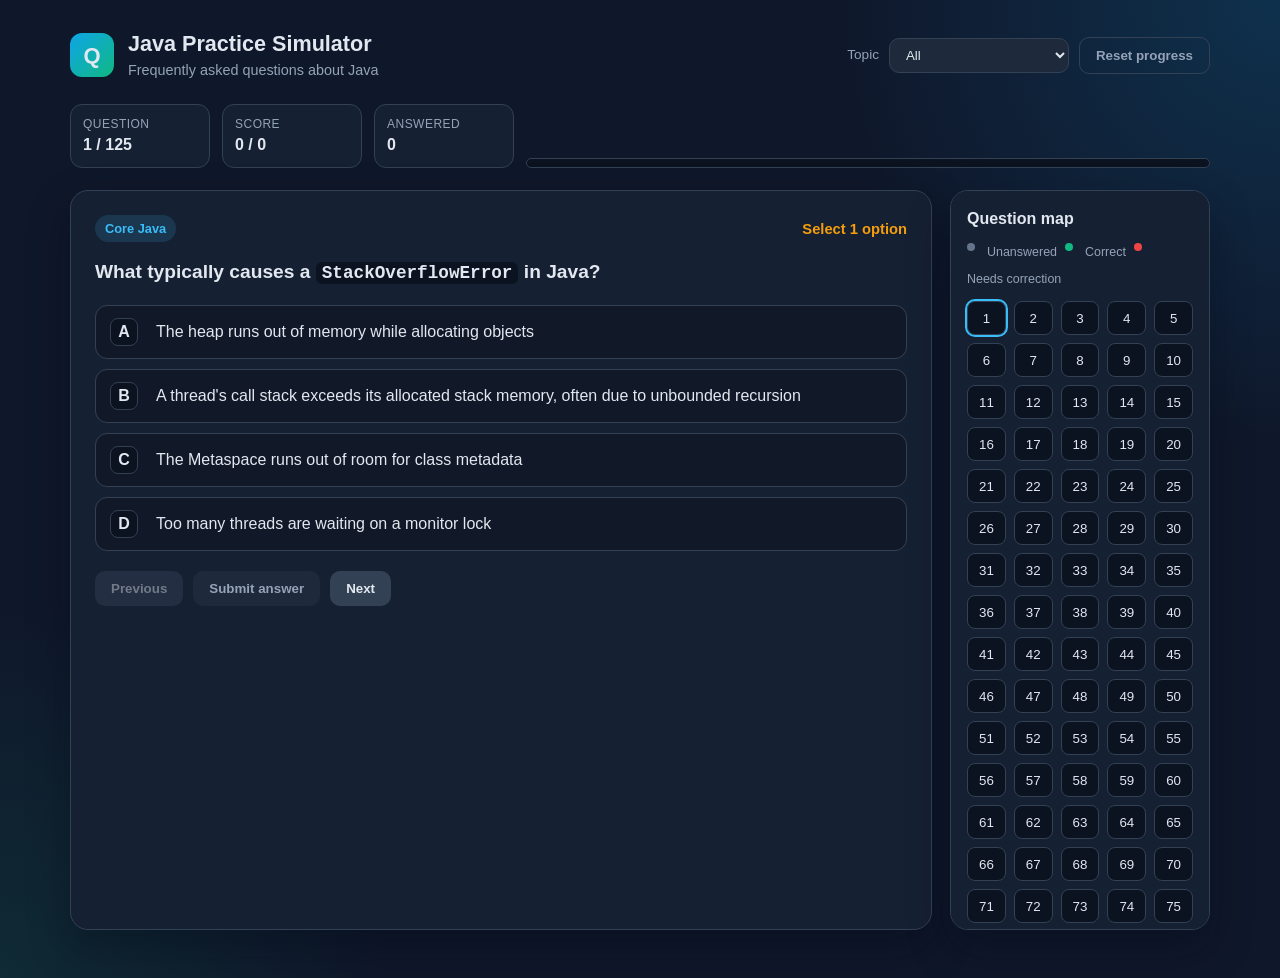
==== index.html @ 4eb21b21 "Add Java frequently asked questions simulator." ====
<!DOCTYPE html>
<html lang="en">
<head>
  <meta charset="UTF-8">
  <meta name="viewport" content="width=device-width, initial-scale=1.0">
  <title>Java Practice Simulator</title>
  <link rel="stylesheet" href="styles.css">
</head>
<body>
  <div class="app">
    <header class="topbar">
      <div class="brand">
        <span class="brand-mark">Q</span>
        <div>
          <h1>Java Practice Simulator</h1>
          <p>Frequently asked questions about Java</p>
        </div>
      </div>
      <div class="topbar-controls">
        <label class="filter-label" for="categoryFilter">Topic</label>
        <select id="categoryFilter" aria-label="Filter by topic"></select>
        <button id="resetBtn" class="btn btn-ghost" type="button">Reset progress</button>
      </div>
    </header>

    <section class="stats">
      <div class="stat">
        <span class="stat-label">Question</span>
        <strong id="questionCounter">1 / 0</strong>
      </div>
      <div class="stat">
        <span class="stat-label">Score</span>
        <strong id="scoreValue">0 / 0</strong>
      </div>
      <div class="stat">
        <span class="stat-label">Answered</span>
        <strong id="answeredValue">0</strong>
      </div>
      <div class="progress-wrap" aria-hidden="true">
        <div id="progressBar" class="progress-bar"></div>
      </div>
    </section>

    <main class="layout">
      <article class="question-panel">
        <div class="question-meta">
          <span id="categoryBadge" class="badge">Core Java</span>
          <span id="selectHint" class="hint">Select 1 option</span>
        </div>
        <h2 id="questionText" class="question-text"></h2>
        <form id="optionsForm" class="options"></form>

        <div id="feedback" class="feedback hidden" role="status">
          <div id="feedbackBanner" class="feedback-banner"></div>
          <p id="explanationText" class="explanation"></p>
        </div>

        <div class="actions">
          <button id="prevBtn" class="btn btn-secondary" type="button">Previous</button>
          <button id="submitBtn" class="btn btn-primary" type="button" disabled>Submit answer</button>
          <button id="nextBtn" class="btn btn-secondary" type="button">Next</button>
        </div>
      </article>

      <aside class="palette-panel">
        <h3>Question map</h3>
        <p class="palette-legend">
          <span class="dot unanswered"></span> Unanswered
          <span class="dot correct"></span> Correct
          <span class="dot locked"></span> Needs correction
        </p>
        <div id="questionPalette" class="palette"></div>
      </aside>
    </main>
  </div>

  <script src="questions.js"></script>
  <script src="app.js"></script>
</body>
</html>
---- styles.css ----
:root {
  --bg: #0f172a;
  --bg-elevated: #1e293b;
  --bg-card: #162033;
  --border: #334155;
  --text: #e2e8f0;
  --muted: #94a3b8;
  --accent: #38bdf8;
  --accent-strong: #0ea5e9;
  --green: #10b981;
  --green-bg: rgba(16, 185, 129, 0.16);
  --green-border: #059669;
  --red: #ef4444;
  --red-bg: rgba(239, 68, 68, 0.16);
  --red-border: #dc2626;
  --warn: #f59e0b;
  --shadow: 0 18px 40px rgba(2, 8, 23, 0.35);
}

* {
  box-sizing: border-box;
}

html, body {
  margin: 0;
  min-height: 100%;
  background:
    radial-gradient(circle at top right, rgba(14, 165, 233, 0.18), transparent 28%),
    radial-gradient(circle at bottom left, rgba(16, 185, 129, 0.12), transparent 24%),
    var(--bg);
  color: var(--text);
  font-family: "IBM Plex Sans", "Segoe UI", sans-serif;
}

body {
  line-height: 1.5;
}

.app {
  max-width: 1180px;
  margin: 0 auto;
  padding: 28px 20px 48px;
}

.topbar {
  display: flex;
  justify-content: space-between;
  gap: 24px;
  align-items: center;
  flex-wrap: wrap;
}

.brand {
  display: flex;
  gap: 14px;
  align-items: center;
}

.brand-mark {
  width: 44px;
  height: 44px;
  border-radius: 12px;
  display: grid;
  place-items: center;
  background: linear-gradient(135deg, #0ea5e9, #10b981);
  font-weight: 800;
  font-size: 22px;
}

.brand h1 {
  margin: 0;
  font-size: 1.35rem;
}

.brand p {
  margin: 0;
  color: var(--muted);
  font-size: 0.9rem;
}

.topbar-controls {
  display: flex;
  gap: 10px;
  align-items: center;
  flex-wrap: wrap;
}

.filter-label {
  color: var(--muted);
  font-size: 0.85rem;
}

select {
  background: var(--bg-elevated);
  color: var(--text);
  border: 1px solid var(--border);
  border-radius: 10px;
  padding: 8px 12px;
  min-width: 180px;
}

.stats {
  margin-top: 22px;
  display: grid;
  grid-template-columns: repeat(3, minmax(0, 140px)) 1fr;
  gap: 12px;
  align-items: end;
}

.stat {
  background: var(--bg-card);
  border: 1px solid var(--border);
  border-radius: 12px;
  padding: 10px 12px;
}

.stat-label {
  display: block;
  color: var(--muted);
  font-size: 0.75rem;
  text-transform: uppercase;
  letter-spacing: 0.04em;
}

.progress-wrap {
  height: 10px;
  background: #0b1220;
  border: 1px solid var(--border);
  border-radius: 999px;
  overflow: hidden;
}

.progress-bar {
  height: 100%;
  width: 0%;
  background: linear-gradient(90deg, #0ea5e9, #10b981);
  transition: width 0.25s ease;
}

.layout {
  margin-top: 22px;
  display: grid;
  grid-template-columns: minmax(0, 1fr) 260px;
  gap: 18px;
}

.question-panel,
.palette-panel {
  background: var(--bg-card);
  border: 1px solid var(--border);
  border-radius: 18px;
  box-shadow: var(--shadow);
}

.question-panel {
  padding: 24px;
}

.question-meta {
  display: flex;
  justify-content: space-between;
  gap: 12px;
  align-items: center;
  flex-wrap: wrap;
}

.badge {
  display: inline-flex;
  padding: 4px 10px;
  border-radius: 999px;
  background: rgba(56, 189, 248, 0.15);
  color: var(--accent);
  font-size: 0.8rem;
  font-weight: 600;
}

.hint {
  color: var(--warn);
  font-weight: 700;
  font-size: 0.92rem;
}

.question-text {
  margin: 16px 0 18px;
  font-size: 1.2rem;
  line-height: 1.45;
}

.question-text code,
.option-text code {
  font-family: "IBM Plex Mono", ui-monospace, monospace;
  background: #0b1220;
  padding: 1px 6px;
  border-radius: 6px;
  font-size: 0.92em;
}

.question-text pre {
  background: #0b1220;
  border: 1px solid var(--border);
  border-radius: 10px;
  padding: 12px;
  overflow-x: auto;
  font-family: "IBM Plex Mono", ui-monospace, monospace;
  font-size: 0.88rem;
  white-space: pre-wrap;
}

.options {
  display: grid;
  gap: 10px;
}

.option {
  display: grid;
  grid-template-columns: 36px minmax(0, 1fr);
  gap: 10px;
  align-items: center;
  justify-items: start;
  padding: 12px 14px;
  border: 1px solid var(--border);
  border-radius: 12px;
  background: #111827;
  cursor: pointer;
  text-align: left;
  width: 100%;
  font: inherit;
  color: inherit;
  transition: border-color 0.15s ease, background 0.15s ease, transform 0.12s ease;
}

.option:hover {
  border-color: var(--accent);
  transform: translateY(-1px);
}

.option.selected {
  border-color: var(--accent-strong);
  background: rgba(14, 165, 233, 0.12);
}

.option.correct {
  border-color: var(--green-border);
  background: var(--green-bg);
}

.option.incorrect {
  border-color: var(--red-border);
  background: var(--red-bg);
}

.option.disabled {
  cursor: default;
  opacity: 0.92;
}

.option-id {
  width: 28px;
  height: 28px;
  border-radius: 8px;
  display: grid;
  place-items: center;
  font-weight: 700;
  background: #0b1220;
  border: 1px solid var(--border);
}

.option.selected .option-id {
  background: var(--accent-strong);
  color: #052033;
  border-color: transparent;
}

.option.correct .option-id {
  background: var(--green);
  color: #052e22;
  border-color: transparent;
}

.option.incorrect .option-id {
  background: var(--red);
  color: #fff;
  border-color: transparent;
}

.feedback {
  margin-top: 16px;
  border: 1px solid var(--border);
  border-radius: 12px;
  overflow: hidden;
}

.feedback.hidden {
  display: none;
}

.feedback-banner {
  padding: 8px 12px;
  font-weight: 700;
}

.feedback.correct .feedback-banner {
  background: var(--green-bg);
  color: var(--green);
}

.feedback.incorrect .feedback-banner {
  background: var(--red-bg);
  color: var(--red);
}

.explanation {
  margin: 0;
  padding: 12px;
  color: var(--text);
}

.actions {
  display: flex;
  gap: 10px;
  margin-top: 20px;
  flex-wrap: wrap;
}

.option-text {
  display: block;
  width: 100%;
  text-align: left;
  color: var(--text);
}

.btn {
  border: 0;
  border-radius: 10px;
  padding: 10px 16px;
  font-weight: 700;
  cursor: pointer;
  font-family: inherit;
}

.btn:disabled {
  opacity: 0.45;
  cursor: not-allowed;
}

.btn-primary {
  background: linear-gradient(135deg, #0ea5e9, #0284c7);
  color: #04293a;
}

.btn-primary:disabled {
  background: #1e293b;
  color: var(--muted);
  opacity: 1;
}

.btn-secondary {
  background: #334155;
  color: var(--text);
}

.btn-ghost {
  background: transparent;
  color: var(--muted);
  border: 1px solid var(--border);
}

.palette-panel {
  padding: 16px;
  max-height: calc(100vh - 160px);
  overflow: auto;
  position: sticky;
  top: 16px;
}

.palette-panel h3 {
  margin: 0 0 8px;
  font-size: 1rem;
}

.palette-legend {
  color: var(--muted);
  font-size: 0.78rem;
  display: flex;
  flex-wrap: wrap;
  gap: 8px;
}

.dot {
  width: 8px;
  height: 8px;
  border-radius: 50%;
  display: inline-block;
  margin-right: 4px;
}

.dot.unanswered { background: #64748b; }
.dot.correct { background: var(--green); }
.dot.locked { background: var(--red); }

.palette {
  display: grid;
  grid-template-columns: repeat(5, 1fr);
  gap: 8px;
  margin-top: 12px;
}

.palette-btn {
  height: 34px;
  border-radius: 8px;
  border: 1px solid var(--border);
  background: #0b1220;
  color: var(--text);
  cursor: pointer;
}

.palette-btn.current {
  outline: 2px solid var(--accent);
}

.palette-btn.answered-correct {
  background: var(--green-bg);
  border-color: var(--green-border);
}

.palette-btn.needs-correction {
  background: var(--red-bg);
  border-color: var(--red-border);
}

@media (max-width: 900px) {
  .layout,
  .stats {
    grid-template-columns: 1fr;
  }
}
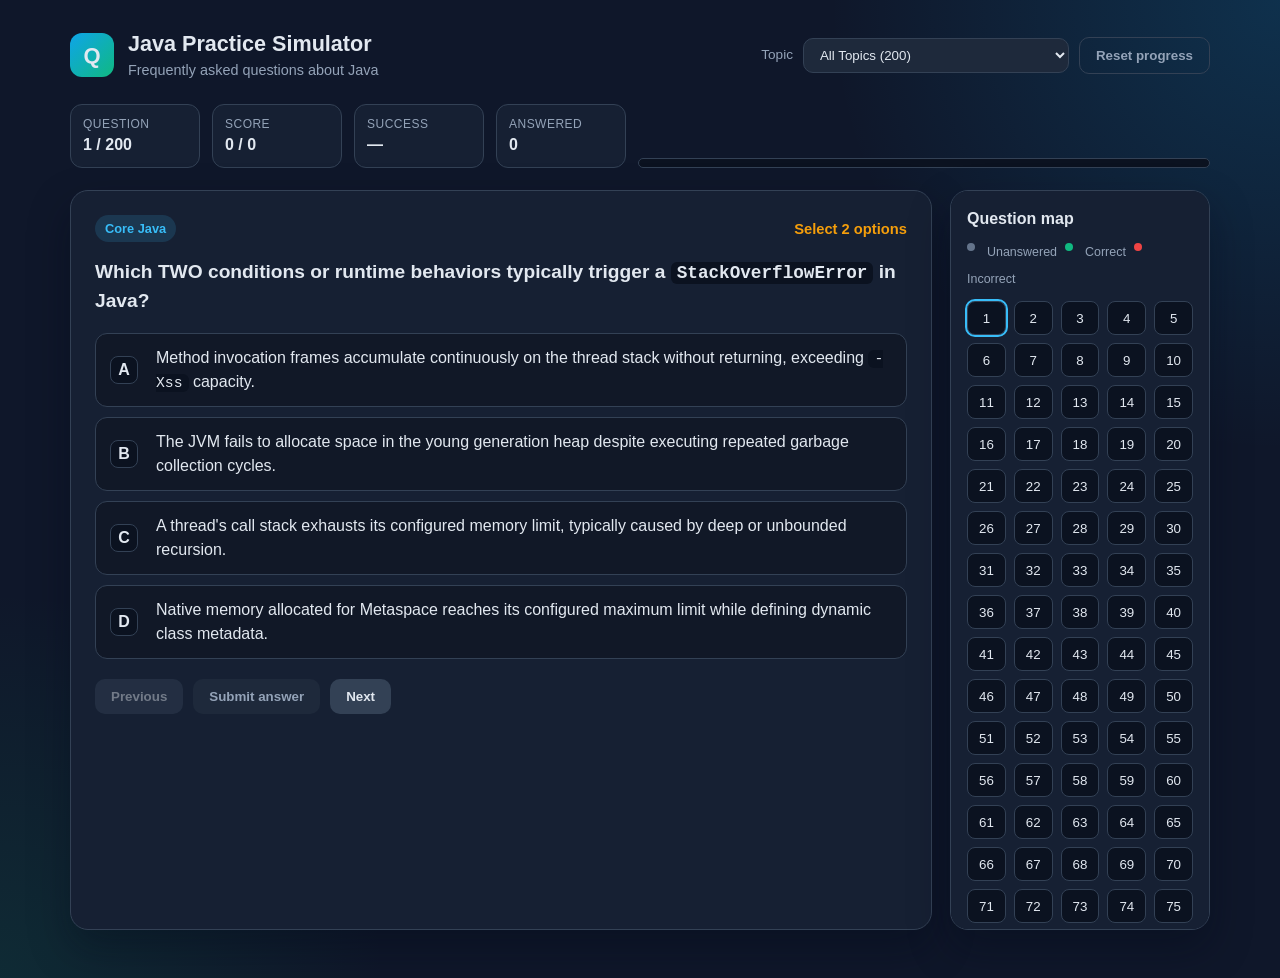
==== commit 36af9259: "Expand to 200 questions with Principal/Staff, Architecture, and Algorithms" ====
--- a/index.html
+++ b/index.html
@@ -33,6 +33,10 @@
         <strong id="scoreValue">0 / 0</strong>
       </div>
       <div class="stat">
+        <span class="stat-label">Success</span>
+        <strong id="successRate">—</strong>
+      </div>
+      <div class="stat">
         <span class="stat-label">Answered</span>
         <strong id="answeredValue">0</strong>
       </div>
@@ -58,6 +62,7 @@
         <div class="actions">
           <button id="prevBtn" class="btn btn-secondary" type="button">Previous</button>
           <button id="submitBtn" class="btn btn-primary" type="button" disabled>Submit answer</button>
+          <button id="retryBtn" class="btn btn-retry hidden" type="button">Answer again</button>
           <button id="nextBtn" class="btn btn-secondary" type="button">Next</button>
         </div>
       </article>
@@ -67,7 +72,7 @@
         <p class="palette-legend">
           <span class="dot unanswered"></span> Unanswered
           <span class="dot correct"></span> Correct
-          <span class="dot locked"></span> Needs correction
+          <span class="dot locked"></span> Incorrect
         </p>
         <div id="questionPalette" class="palette"></div>
       </aside>
--- a/styles.css
+++ b/styles.css
@@ -96,13 +96,13 @@
   border: 1px solid var(--border);
   border-radius: 10px;
   padding: 8px 12px;
-  min-width: 180px;
+  min-width: 240px;
 }
 
 .stats {
   margin-top: 22px;
   display: grid;
-  grid-template-columns: repeat(3, minmax(0, 140px)) 1fr;
+  grid-template-columns: repeat(4, minmax(0, 130px)) 1fr;
   gap: 12px;
   align-items: end;
 }
@@ -283,6 +283,10 @@
   border-color: transparent;
 }
 
+.hidden {
+  display: none !important;
+}
+
 .feedback {
   margin-top: 16px;
   border: 1px solid var(--border);
@@ -311,8 +315,27 @@
 
 .explanation {
   margin: 0;
-  padding: 12px;
-  color: var(--text);
+  padding: 14px 16px;
+  color: var(--text);
+  line-height: 1.6;
+  font-size: 0.95rem;
+}
+
+.explanation code {
+  font-family: "IBM Plex Mono", ui-monospace, monospace;
+  background: #0b1220;
+  padding: 1px 6px;
+  border-radius: 6px;
+  font-size: 0.9em;
+}
+
+.explanation pre {
+  margin: 10px 0;
+  background: #0b1220;
+  border: 1px solid var(--border);
+  border-radius: 8px;
+  padding: 10px;
+  overflow-x: auto;
 }
 
 .actions {
@@ -359,6 +382,16 @@
   color: var(--text);
 }
 
+.btn-retry {
+  background: #1e293b;
+  color: var(--accent);
+  border: 1px solid var(--accent);
+}
+
+.btn-retry:hover {
+  background: rgba(56, 189, 248, 0.15);
+}
+
 .btn-ghost {
   background: transparent;
   color: var(--muted);
@@ -429,8 +462,13 @@
 }
 
 @media (max-width: 900px) {
-  .layout,
-  .stats {
+  .layout {
     grid-template-columns: 1fr;
   }
-}
+  .stats {
+    grid-template-columns: repeat(2, 1fr);
+  }
+  .progress-wrap {
+    grid-column: 1 / -1;
+  }
+}
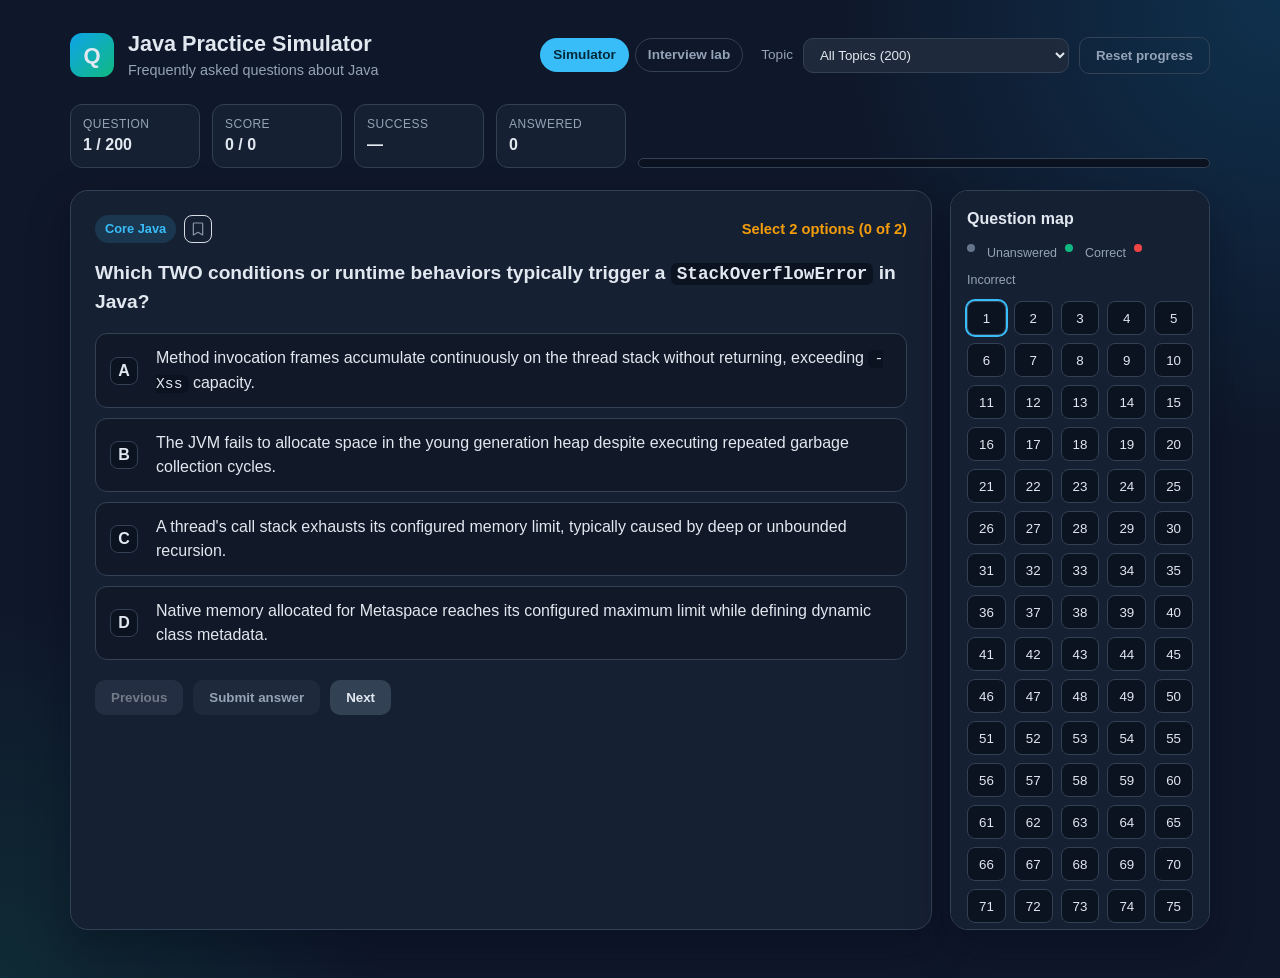
==== commit 7027bf2d: "Add the interview lab and a save-for-later bookmark." ====
--- a/index.html
+++ b/index.html
@@ -17,6 +17,10 @@
         </div>
       </div>
       <div class="topbar-controls">
+        <nav class="page-nav" aria-label="Pages">
+          <a href="index.html" aria-current="page">Simulator</a>
+          <a href="review.html">Interview lab</a>
+        </nav>
         <label class="filter-label" for="categoryFilter">Topic</label>
         <select id="categoryFilter" aria-label="Filter by topic"></select>
         <button id="resetBtn" class="btn btn-ghost" type="button">Reset progress</button>
@@ -48,7 +52,14 @@
     <main class="layout">
       <article class="question-panel">
         <div class="question-meta">
+          <div class="meta-topic">
           <span id="categoryBadge" class="badge">Core Java</span>
+          <button id="saveBtn" class="bookmark" type="button" aria-pressed="false" aria-label="Save for later" title="Save for later">
+            <svg viewBox="0 0 24 24" aria-hidden="true" width="16" height="16">
+              <path d="M6 3h12a1 1 0 0 1 1 1v17l-7-4-7 4V4a1 1 0 0 1 1-1z"/>
+            </svg>
+          </button>
+          </div>
           <span id="selectHint" class="hint">Select 1 option</span>
         </div>
         <h2 id="questionText" class="question-text"></h2>
--- a/styles.css
+++ b/styles.css
@@ -85,6 +85,253 @@
   flex-wrap: wrap;
 }
 
+.page-nav {
+  display: flex;
+  gap: 6px;
+  margin-right: 8px;
+}
+
+.page-nav a {
+  color: var(--muted);
+  text-decoration: none;
+  border: 1px solid var(--border);
+  border-radius: 999px;
+  padding: 6px 12px;
+  font-size: 0.85rem;
+  font-weight: 700;
+}
+
+.page-nav a[aria-current="page"] {
+  color: #04293a;
+  background: var(--accent);
+  border-color: transparent;
+}
+
+.review-layout {
+  margin-top: 22px;
+  display: grid;
+  grid-template-columns: 280px minmax(0, 1fr);
+  gap: 18px;
+  align-items: start;
+}
+
+.topic-list,
+.note-panel {
+  background: var(--bg-card);
+  border: 1px solid var(--border);
+  border-radius: 18px;
+  box-shadow: var(--shadow);
+}
+
+.topic-list {
+  padding: 16px;
+  max-height: calc(100vh - 140px);
+  overflow: auto;
+  position: sticky;
+  top: 16px;
+}
+
+.area-blurb {
+  color: var(--muted);
+  font-size: 0.88rem;
+  margin: 0 0 12px;
+}
+
+.topic-btn {
+  display: block;
+  width: 100%;
+  text-align: left;
+  border: 1px solid transparent;
+  background: transparent;
+  color: var(--text);
+  border-radius: 10px;
+  padding: 8px 10px;
+  font: inherit;
+  cursor: pointer;
+}
+
+.topic-btn:hover,
+.topic-btn.current {
+  background: rgba(14, 165, 233, 0.12);
+  border-color: var(--accent);
+}
+
+.note-panel {
+  padding: 24px 28px 36px;
+}
+
+.note-body {
+  font-size: 1.02rem;
+  line-height: 1.55;
+}
+
+.note-body strong {
+  font-weight: 650;
+  color: var(--text);
+}
+
+.note-body em {
+  font-style: italic;
+}
+
+.note-body code {
+  font-family: "IBM Plex Mono", ui-monospace, monospace;
+  background: #0b1220;
+  padding: 1px 6px;
+  border-radius: 6px;
+  font-size: 0.92em;
+}
+
+.note-body pre {
+  background: #0b1220;
+  border: 1px solid var(--border);
+  border-radius: 10px;
+  padding: 12px;
+  overflow-x: auto;
+  font-family: "IBM Plex Mono", ui-monospace, monospace;
+  font-size: 0.84rem;
+  line-height: 1.45;
+  white-space: pre;
+}
+
+.practice-controls {
+  display: flex;
+  gap: 8px;
+  flex-wrap: wrap;
+}
+
+.lab-section {
+  margin-top: 28px;
+}
+
+.lab-section h3 {
+  margin: 0 0 8px;
+  font-size: 1.05rem;
+}
+
+.prompt-quote {
+  margin: 0;
+  padding: 14px 16px;
+  border-left: 3px solid var(--accent);
+  background: rgba(14, 165, 233, 0.08);
+  border-radius: 0 12px 12px 0;
+}
+
+.know-grid {
+  display: grid;
+  grid-template-columns: 1fr 1fr;
+  gap: 14px;
+}
+
+.know-col {
+  border: 1px solid var(--border);
+  border-radius: 12px;
+  padding: 12px 14px;
+  background: rgba(15, 23, 42, 0.35);
+}
+
+.know-col h3 {
+  margin: 0 0 8px;
+  font-size: 0.95rem;
+}
+
+.note-body ul {
+  margin: 8px 0 0;
+  padding-left: 1.1rem;
+}
+
+.note-body li + li {
+  margin-top: 6px;
+}
+
+.step-card {
+  margin-top: 14px;
+  padding-top: 8px;
+  border-top: 1px solid var(--border);
+}
+
+.step-card h4 {
+  margin: 8px 0;
+}
+
+.board {
+  width: 100%;
+  height: auto;
+  margin: 8px 0 4px;
+}
+
+.board rect {
+  fill: #0b1220;
+  stroke: #38bdf8;
+}
+
+.board text {
+  fill: #e2e8f0;
+  font-size: 13px;
+  font-family: "IBM Plex Sans", "Segoe UI", sans-serif;
+}
+
+.board line {
+  stroke: #94a3b8;
+  stroke-width: 1.5;
+}
+
+.why-list dt,
+.fail-list dt {
+  font-weight: 650;
+  margin-top: 12px;
+}
+
+.why-list dd,
+.fail-list dd {
+  margin: 4px 0 0;
+  color: var(--text);
+}
+
+.trade {
+  display: grid;
+  grid-template-columns: 1fr 1fr;
+  gap: 12px;
+  margin-top: 12px;
+}
+
+.trade article {
+  border: 1px solid var(--border);
+  border-radius: 12px;
+  padding: 12px 14px;
+}
+
+.trade h4 {
+  margin: 0 0 6px;
+}
+
+.scenario-link {
+  background: none;
+  border: none;
+  color: var(--accent);
+  font: inherit;
+  padding: 0;
+  cursor: pointer;
+  text-decoration: underline;
+}
+
+.check-list {
+  list-style: none;
+  padding-left: 0;
+}
+
+.check-list li::before {
+  content: "☐ ";
+  color: var(--muted);
+}
+
+@media (max-width: 800px) {
+  .know-grid,
+  .trade {
+    grid-template-columns: 1fr;
+  }
+}
+
 .filter-label {
   color: var(--muted);
   font-size: 0.85rem;
@@ -162,6 +409,49 @@
   gap: 12px;
   align-items: center;
   flex-wrap: wrap;
+}
+
+.meta-topic {
+  display: inline-flex;
+  align-items: center;
+  gap: 8px;
+}
+
+.bookmark {
+  display: inline-flex;
+  align-items: center;
+  justify-content: center;
+  width: 28px;
+  height: 28px;
+  padding: 0;
+  border: 1px solid var(--line, #d7dce3);
+  border-radius: 8px;
+  background: transparent;
+  color: #8b95a5;
+  cursor: pointer;
+}
+
+.bookmark svg {
+  fill: none;
+  stroke: currentColor;
+  stroke-width: 1.8;
+  stroke-linejoin: round;
+}
+
+.bookmark[aria-pressed="true"] {
+  color: #c9892d;
+  border-color: #e4c48a;
+  background: #fff6e8;
+}
+
+.bookmark[aria-pressed="true"] svg {
+  fill: currentColor;
+  stroke: currentColor;
+}
+
+.bookmark:disabled {
+  opacity: 0.4;
+  cursor: default;
 }
 
 .badge {
@@ -254,6 +544,17 @@
   opacity: 0.92;
 }
 
+.option.at-limit {
+  cursor: not-allowed;
+  opacity: 0.45;
+  transform: none;
+}
+
+.option.at-limit:hover {
+  border-color: var(--border);
+  transform: none;
+}
+
 .option-id {
   width: 28px;
   height: 28px;
@@ -462,8 +763,13 @@
 }
 
 @media (max-width: 900px) {
-  .layout {
+  .layout,
+  .review-layout {
     grid-template-columns: 1fr;
+  }
+  .topic-list {
+    position: static;
+    max-height: 280px;
   }
   .stats {
     grid-template-columns: repeat(2, 1fr);
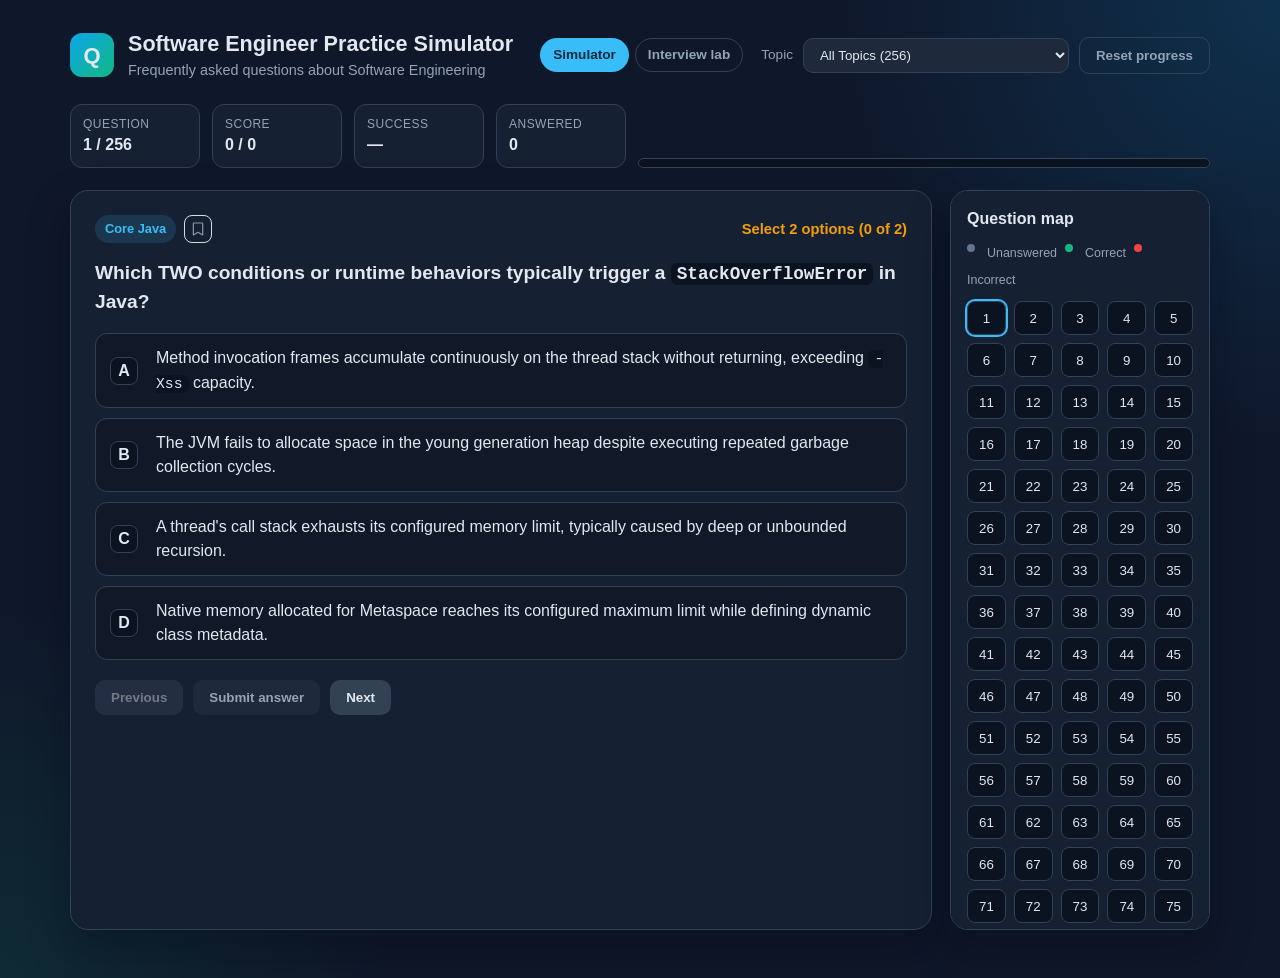
==== commit 4ad90aa8: "Add Kubernetes topic, expand Quick Exams to 32 questions, and update title Add 16 Kubernetes questio" ====
--- a/index.html
+++ b/index.html
@@ -3,7 +3,7 @@
 <head>
   <meta charset="UTF-8">
   <meta name="viewport" content="width=device-width, initial-scale=1.0">
-  <title>Java Practice Simulator</title>
+  <title>Software Engineer Practice Simulator</title>
   <link rel="stylesheet" href="styles.css">
 </head>
 <body>
@@ -12,8 +12,8 @@
       <div class="brand">
         <span class="brand-mark">Q</span>
         <div>
-          <h1>Java Practice Simulator</h1>
-          <p>Frequently asked questions about Java</p>
+          <h1>Software Engineer Practice Simulator</h1>
+          <p>Frequently asked questions about Software Engineering</p>
         </div>
       </div>
       <div class="topbar-controls">
--- a/styles.css
+++ b/styles.css
@@ -254,6 +254,15 @@
   margin: 8px 0;
 }
 
+.board-img {
+  width: 100%;
+  height: auto;
+  margin: 8px 0 4px;
+  border: 1px solid var(--border);
+  border-radius: 12px;
+  background: #0b1220;
+}
+
 .board {
   width: 100%;
   height: auto;
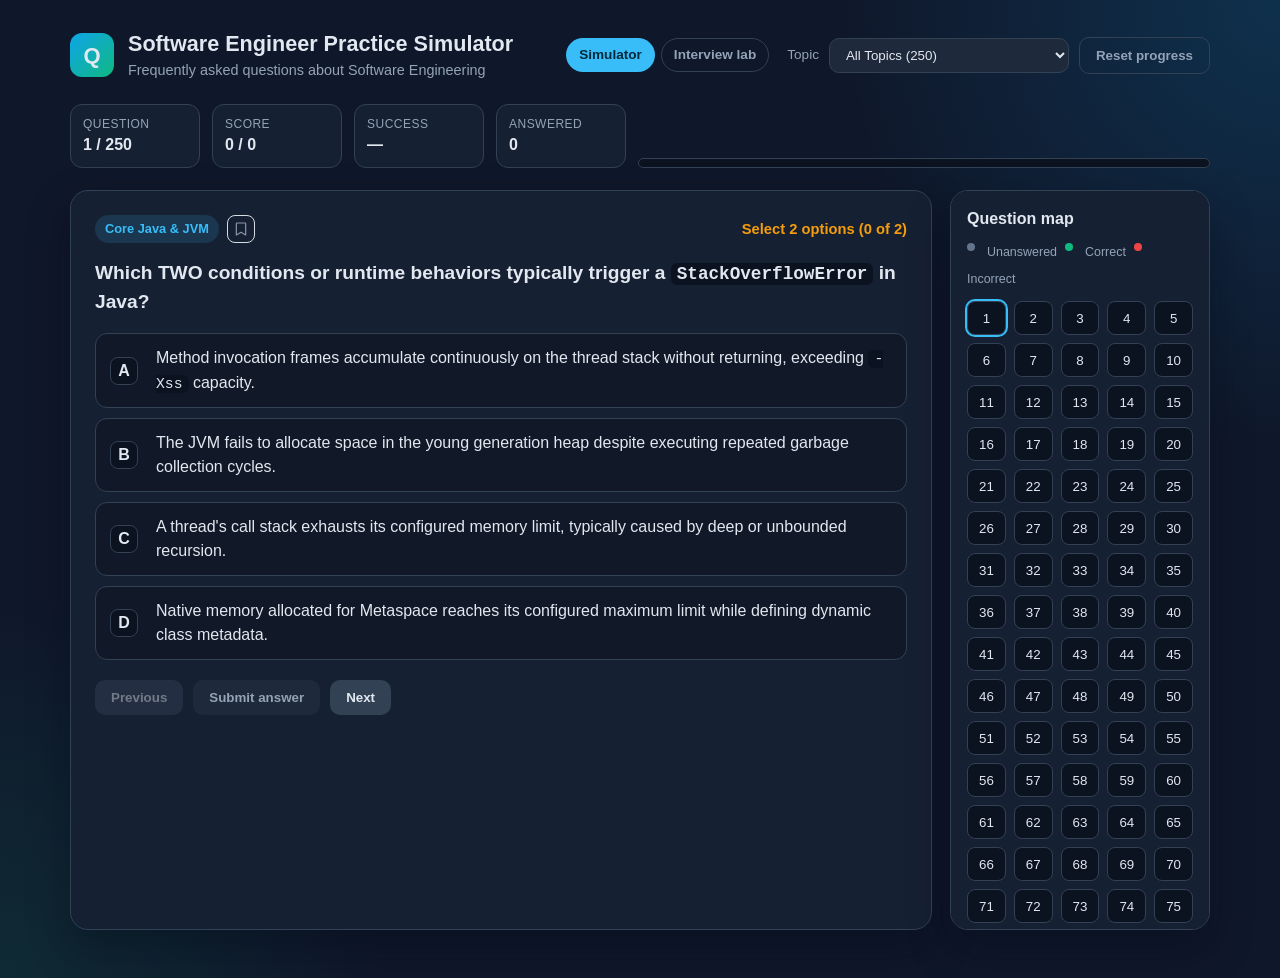
==== commit d928f6a3: "Group questions by subject and resize the bank to ten exams of 25." ====
--- a/index.html
+++ b/index.html
@@ -53,7 +53,7 @@
       <article class="question-panel">
         <div class="question-meta">
           <div class="meta-topic">
-          <span id="categoryBadge" class="badge">Core Java</span>
+          <span id="categoryBadge" class="badge">Core Java &amp; JVM</span>
           <button id="saveBtn" class="bookmark" type="button" aria-pressed="false" aria-label="Save for later" title="Save for later">
             <svg viewBox="0 0 24 24" aria-hidden="true" width="16" height="16">
               <path d="M6 3h12a1 1 0 0 1 1 1v17l-7-4-7 4V4a1 1 0 0 1 1-1z"/>
